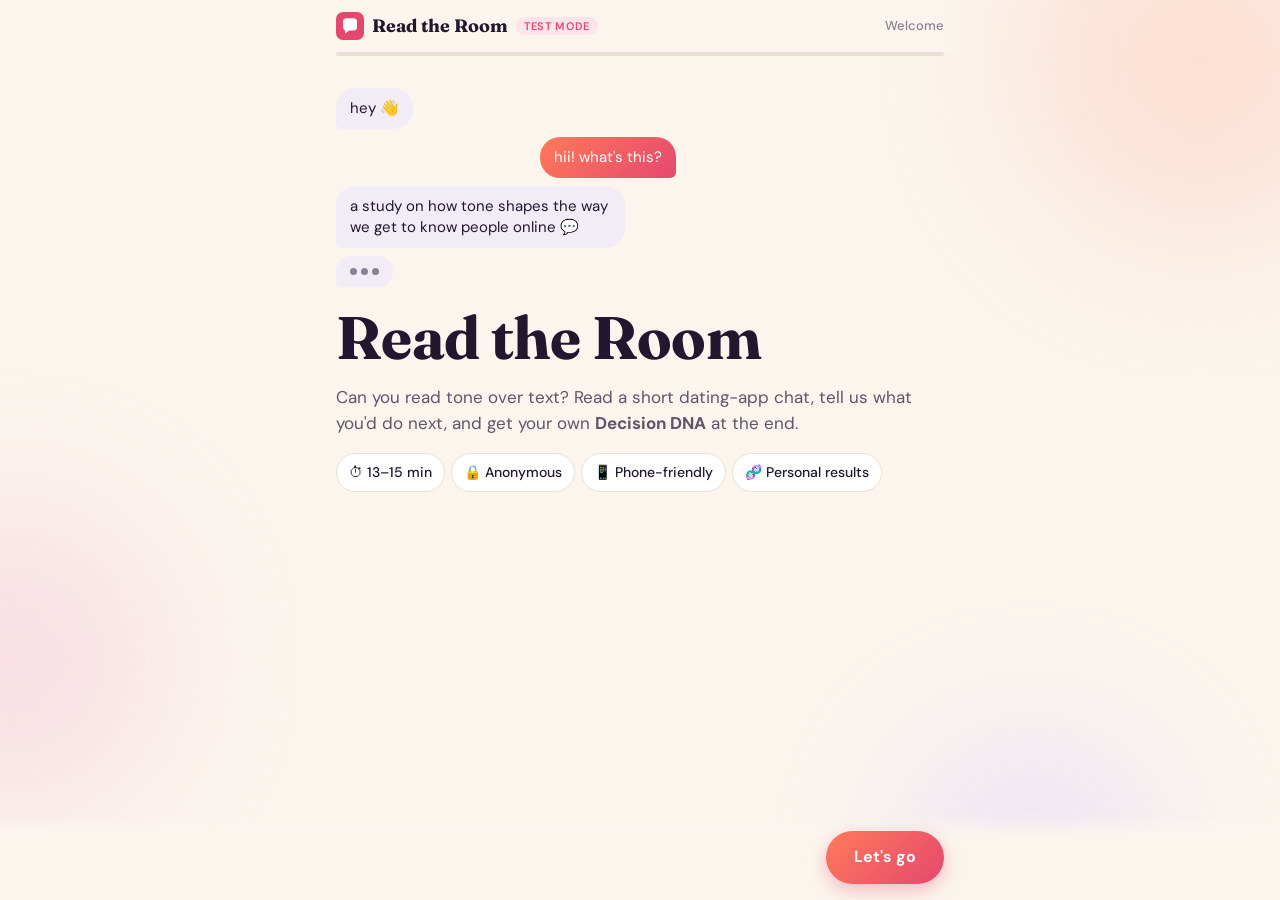
==== index.html @ 814e5671 "Read the Room survey site and admin dashboard Participant survey (index.html) and admin dashboard (a" ====
<!doctype html>
<html lang="en">
<head>
  <meta charset="utf-8">
  <meta name="viewport" content="width=device-width, initial-scale=1, viewport-fit=cover">
  <title>Read the Room</title>
  <meta name="description" content="A short study on tone and getting to know people online. Read a chat, decide what you'd do, get your Decision DNA.">
  <meta property="og:title" content="Read the Room — can you read tone over text?">
  <meta property="og:description" content="A 13-minute study on tone in online chats. Anonymous, phone-friendly, with personal results at the end.">
  <meta name="theme-color" content="#fbf5ee">
  <link rel="icon" href="data:image/svg+xml,<svg xmlns='http://www.w3.org/2000/svg' viewBox='0 0 64 64'><rect width='64' height='64' rx='16' fill='%23e5486f'/><path d='M16 22a8 8 0 0 1 8-8h16a8 8 0 0 1 8 8v12a8 8 0 0 1-8 8H30l-9 7v-7a8 8 0 0 1-5-7z' fill='white'/></svg>">
  <link rel="preconnect" href="https://fonts.googleapis.com">
  <link rel="preconnect" href="https://fonts.gstatic.com" crossorigin>
  <link href="https://fonts.googleapis.com/css2?family=Fraunces:opsz,wght@9..144,500;9..144,700&family=DM+Sans:opsz,wght@9..40,400;9..40,500;9..40,700&display=swap" rel="stylesheet">
  <link rel="stylesheet" href="assets/css/survey.css">
</head>
<body>
  <div class="blobs" aria-hidden="true"><span></span><span></span><span></span></div>

  <header class="topbar">
    <div class="brand">
      <svg viewBox="0 0 64 64" width="28" height="28" aria-hidden="true"><rect width="64" height="64" rx="16" fill="var(--accent)"/><path d="M16 22a8 8 0 0 1 8-8h16a8 8 0 0 1 8 8v12a8 8 0 0 1-8 8H30l-9 7v-7a8 8 0 0 1-5-7z" fill="#fff"/></svg>
      <span>Read the Room</span>
      <span id="mode-badge" class="mode-badge" hidden>test mode</span>
    </div>
    <span id="section-label" class="section-label"></span>
  </header>
  <div class="progress" aria-hidden="true"><div id="progress-fill"></div></div>

  <main>
    <section id="screen" class="screen" aria-live="polite"></section>
  </main>

  <footer class="actionbar">
    <div class="actionbar-inner">
      <button id="peek" class="ghost" type="button" hidden>👀 See chat again</button>
      <div class="next-wrap">
        <p id="next-hint" class="next-hint" role="status"></p>
        <button id="next" class="btn" type="button">Continue</button>
      </div>
    </div>
  </footer>

  <dialog id="peek-dialog" aria-label="Conversation">
    <div class="peek-body"></div>
    <button id="peek-close" class="btn" type="button">Close</button>
  </dialog>
  <div id="toast" class="toast" role="status"></div>

  <script src="assets/js/config.js"></script>
  <script src="assets/js/content.js"></script>
  <script src="assets/js/api.js"></script>
  <script src="assets/js/survey.js"></script>
</body>
</html>
---- assets/css/survey.css ----
/* Read the Room — participant site */
:root {
  --bg: #fbf5ee;
  --surface: #ffffff;
  --surface-2: #f6efe8;
  --ink: #22172e;
  --ink-2: #5e5568;
  --muted: #8a8293;
  --line: #eadfd3;
  --accent: #e5486f;
  --accent-ink: #ffffff;
  --accent-soft: #fde3ea;
  --peach: #ff8a5b;
  --violet: #6d4aff;
  --bubble-them: #f1ecf5;
  --bubble-you: linear-gradient(135deg, #ff7a59, #e5486f);
  --ok: #17845a;
  --warn: #b2560f;
  --shadow: 0 1px 2px rgba(34, 23, 46, 0.06), 0 8px 24px rgba(34, 23, 46, 0.07);
  --radius: 18px;
  --font: "DM Sans", system-ui, -apple-system, "Segoe UI", sans-serif;
  --display: "Fraunces", Georgia, serif;
  color-scheme: light;
}
@media (prefers-color-scheme: dark) {
  :root:not([data-theme="light"]) {
    --bg: #16111c; --surface: #211a29; --surface-2: #2a2133; --ink: #f4eef8; --ink-2: #c9bfd3; --muted: #958aa0;
    --line: #382d44; --accent: #ff6b8e; --accent-ink: #1a0f14; --accent-soft: #3d1f2c; --bubble-them: #2f2639;
    --ok: #4cc58f; --warn: #f0a35c; --shadow: 0 1px 2px rgba(0,0,0,.3), 0 8px 24px rgba(0,0,0,.35); color-scheme: dark;
  }
}
:root[data-theme="dark"] {
  --bg: #16111c; --surface: #211a29; --surface-2: #2a2133; --ink: #f4eef8; --ink-2: #c9bfd3; --muted: #958aa0;
  --line: #382d44; --accent: #ff6b8e; --accent-ink: #1a0f14; --accent-soft: #3d1f2c; --bubble-them: #2f2639;
  --ok: #4cc58f; --warn: #f0a35c; --shadow: 0 1px 2px rgba(0,0,0,.3), 0 8px 24px rgba(0,0,0,.35); color-scheme: dark;
}

* { box-sizing: border-box; }
[hidden] { display: none !important; }
html, body { margin: 0; }
body {
  background: var(--bg);
  color: var(--ink);
  font: 16px/1.55 var(--font);
  min-height: 100vh;
  -webkit-font-smoothing: antialiased;
  overflow-x: hidden;
}
button { font: inherit; color: inherit; cursor: pointer; }
a { color: var(--accent); }

/* soft background blobs */
.blobs { position: fixed; inset: 0; z-index: -1; overflow: hidden; pointer-events: none; }
.blobs span { position: absolute; border-radius: 50%; filter: blur(70px); opacity: .45; }
.blobs span:nth-child(1) { width: 360px; height: 360px; background: #ffc9b5; top: -120px; right: -100px; }
.blobs span:nth-child(2) { width: 300px; height: 300px; background: #f7c4d6; bottom: 10%; left: -140px; }
.blobs span:nth-child(3) { width: 240px; height: 240px; background: #d9ccff; bottom: -80px; right: 10%; }
@media (prefers-color-scheme: dark) { :root:not([data-theme="light"]) .blobs span { opacity: .12; } }
:root[data-theme="dark"] .blobs span { opacity: .12; }

/* top bar + progress */
.topbar {
  position: sticky; top: 0; z-index: 5;
  display: flex; align-items: center; justify-content: space-between; gap: 12px;
  padding: 12px 16px; max-width: 640px; margin: 0 auto;
  background: color-mix(in srgb, var(--bg) 85%, transparent);
  backdrop-filter: blur(10px);
}
.brand { display: flex; align-items: center; gap: 8px; font-family: var(--display); font-weight: 700; font-size: 18px; white-space: nowrap; min-width: 0; }
.mode-badge { white-space: nowrap; font: 600 11px var(--font); text-transform: uppercase; letter-spacing: .06em; padding: 2px 8px; border-radius: 99px; background: var(--accent-soft); color: var(--accent); }
.section-label { font-size: 13px; color: var(--muted); font-weight: 500; white-space: nowrap; overflow: hidden; text-overflow: ellipsis; }
@media (max-width: 400px) {
  .brand { font-size: 16px; }
  .brand svg { width: 24px; height: 24px; }
  .mode-badge { font-size: 10px; padding: 2px 6px; }
  .section-label { font-size: 12px; max-width: 90px; }
}
.progress { position: sticky; top: 52px; z-index: 5; max-width: 608px; margin: 0 auto; height: 4px; background: var(--line); border-radius: 99px; }
.progress div { height: 100%; width: 0; border-radius: 99px; background: linear-gradient(90deg, var(--peach), var(--accent)); transition: width .5s ease; }

main { max-width: 640px; margin: 0 auto; padding: 24px 16px 160px; }
.screen.enter { animation: rise .45s ease both; }
@keyframes rise { from { opacity: 0; transform: translateY(12px); } to { opacity: 1; transform: none; } }

h1 { font-family: var(--display); font-weight: 700; font-size: clamp(26px, 6vw, 34px); line-height: 1.15; margin: 8px 0 12px; letter-spacing: -.01em; }
h1.display { font-size: clamp(40px, 11vw, 60px); margin-top: 16px; }
h2, h3 { font-family: var(--display); margin: 0 0 8px; }
.lead { color: var(--ink-2); font-size: 17px; margin: 0 0 16px; }
.eyebrow { font-size: 13px; text-transform: uppercase; letter-spacing: .08em; color: var(--muted); font-weight: 700; margin: 0 0 12px; }
.eyebrow.center { text-align: center; }
.fine { font-size: 13px; color: var(--muted); }
.note { font-size: 14px; color: var(--muted); margin: 8px 0 0; }
.callout { background: var(--accent-soft); border-radius: 14px; padding: 12px 14px; }

/* questions */
.fields { display: grid; gap: 16px; }
.q { background: var(--surface); border: 1px solid var(--line); border-radius: var(--radius); padding: 16px; box-shadow: var(--shadow); transition: border-color .2s, box-shadow .2s; }
.q.missing { border-color: var(--accent); box-shadow: 0 0 0 3px var(--accent-soft); }
.q-text { margin: 0 0 12px; font-weight: 500; }
.likert { display: grid; gap: 12px; }
.html .consent p { margin: 0 0 12px; }
.html { background: var(--surface); border: 1px solid var(--line); border-radius: var(--radius); padding: 16px; }

.scale { display: grid; grid-template-columns: repeat(var(--n), 1fr); gap: 6px; }
.pip {
  min-height: 44px; border-radius: 12px; border: 1.5px solid var(--line); background: var(--surface-2);
  font-weight: 700; color: var(--ink-2); transition: transform .12s, background .15s, border-color .15s;
}
.pip.wide { font-size: 13px; font-weight: 500; padding: 6px 4px; line-height: 1.2; }
.pip:hover { border-color: var(--accent); }
.pip:active { transform: scale(.94); }
.pip.on { background: var(--accent); border-color: var(--accent); color: var(--accent-ink); }
.anchors { display: flex; justify-content: space-between; gap: 16px; margin-top: 6px; font-size: 12.5px; color: var(--muted); }
.anchors span:first-child, .anchors span:last-child { flex: 0 1 30%; }
.anchors span:last-child { text-align: right; }
.scale-caption { flex: 1; text-align: center; font-weight: 700; color: var(--accent); min-height: 1.2em; }
.scale-caption.hover { color: var(--ink-2); }

.options { display: grid; gap: 8px; }
.options.inline { grid-template-columns: repeat(auto-fit, minmax(120px, 1fr)); }
.options.grid { grid-template-columns: repeat(2, 1fr); }
.opt {
  display: flex; align-items: center; gap: 10px; text-align: left; width: 100%;
  padding: 12px 14px; min-height: 48px; border-radius: 14px; border: 1.5px solid var(--line); background: var(--surface-2);
  transition: border-color .15s, background .15s, transform .12s;
}
.opt:hover { border-color: var(--accent); }
.opt:active { transform: scale(.98); }
.opt .dot { flex: none; width: 18px; height: 18px; border-radius: 50%; border: 2px solid var(--muted); transition: all .15s; }
.opt.on { border-color: var(--accent); background: var(--accent-soft); }
.opt.on .dot { border-color: var(--accent); background: radial-gradient(var(--accent) 45%, transparent 50%); }
.opt-label { display: flex; flex-direction: column; font-weight: 500; }
.opt-label small { font-weight: 400; color: var(--muted); font-size: 13px; }
.opt.mini { justify-content: center; font-weight: 700; }

input[type="number"], textarea, input:not([type]) {
  width: 100%; font: inherit; color: var(--ink); background: var(--surface-2);
  border: 1.5px solid var(--line); border-radius: 14px; padding: 12px 14px; outline: none; resize: vertical;
}
input:focus, textarea:focus { border-color: var(--accent); box-shadow: 0 0 0 3px var(--accent-soft); }
.num { position: relative; max-width: 260px; }
.num.has-prefix input { padding-left: 34px; font-size: 20px; font-weight: 700; }
.prefix { position: absolute; left: 14px; top: 50%; transform: translateY(-50%); font-weight: 700; font-size: 20px; color: var(--muted); }

input[type="range"] { width: 100%; accent-color: var(--accent); height: 28px; }
input[type="range"].untouched { opacity: .55; }
.slider-val { display: inline-block; font-weight: 700; font-size: 22px; margin-bottom: 4px; }
.slider-val.untouched { font-size: 14px; font-weight: 500; color: var(--muted); }

.sam { display: grid; grid-template-columns: repeat(9, 1fr); gap: 4px; align-items: center; color: var(--ink-2); }
.sam-btn { display: grid; place-items: center; min-height: 52px; border-radius: 12px; border: 1.5px solid transparent; background: transparent; padding: 0; }
.sam-btn svg { width: 100%; max-width: 44px; height: auto; }
.sam-btn:hover { border-color: var(--line); }
.sam-btn.on { border-color: var(--accent); background: var(--accent-soft); color: var(--accent); }
.sam-dot { width: 10px; height: 10px; border-radius: 50%; background: var(--line); }
.sam-btn.on .sam-dot { background: var(--accent); }

.cards { display: grid; gap: 10px; }
.gamble { display: grid; grid-template-columns: auto 1fr; gap: 10px 14px; align-items: center; }
.coin {
  width: 48px; height: 48px; border-radius: 50%; display: grid; place-items: center; font-weight: 700; font-size: 20px;
  color: #6b4500; background: radial-gradient(circle at 35% 30%, #ffe9a6, #f2b72c 70%); box-shadow: inset 0 -3px 0 rgba(0,0,0,.15);
}
.q.gamble:hover .coin { animation: flip .8s ease; }
@keyframes flip { 50% { transform: rotateY(180deg) scale(1.08); } }
.gamble-text { display: flex; flex-direction: column; font-weight: 500; }
.gamble-text .win { color: var(--ok); }
.gamble-text .lose { color: var(--warn); }
.pair { grid-column: 1 / -1; display: grid; grid-template-columns: 1fr 1fr; gap: 8px; }

.mpl-row { display: grid; grid-template-columns: 1fr auto 1fr; gap: 8px; align-items: center; padding: 10px; }
.mpl-opt { justify-content: center; text-align: center; flex-direction: column; gap: 2px; font-weight: 700; font-size: 15px; }
.mpl-icon { font-size: 18px; }
.vs { font-size: 12px; color: var(--muted); text-transform: uppercase; letter-spacing: .06em; }

.chips { display: flex; flex-wrap: wrap; gap: 6px; }
.chip { padding: 8px 12px; border-radius: 99px; border: 1.5px solid var(--line); background: var(--surface-2); font-size: 14px; font-weight: 500; }
.chip.on { background: var(--accent); border-color: var(--accent); color: var(--accent-ink); }
.chips.static .chip { background: var(--surface); }

/* action bar */
.actionbar {
  position: fixed; left: 0; right: 0; bottom: 0; z-index: 6;
  background: linear-gradient(to top, var(--bg) 70%, transparent);
  padding: 20px 16px calc(16px + env(safe-area-inset-bottom));
}
.actionbar-inner { max-width: 608px; margin: 0 auto; display: flex; align-items: flex-end; justify-content: space-between; gap: 12px; }
.next-wrap { display: flex; flex-direction: column; align-items: flex-end; gap: 6px; margin-left: auto; }
.next-hint { margin: 0; font-size: 13px; color: var(--accent); text-align: right; max-width: 320px; }
.next-hint:empty { display: none; }
.btn {
  border: 0; border-radius: 99px; padding: 14px 28px; min-height: 52px; font-weight: 700; font-size: 16px;
  color: #fff; background: var(--bubble-you); box-shadow: 0 6px 18px rgba(229, 72, 111, .35);
  transition: transform .12s, opacity .2s, box-shadow .2s; text-decoration: none; display: inline-flex; align-items: center;
}
.btn:hover { transform: translateY(-1px); box-shadow: 0 10px 24px rgba(229, 72, 111, .4); }
.btn:active { transform: scale(.97); }
.btn:disabled { opacity: .45; cursor: not-allowed; transform: none; box-shadow: none; }
.ghost { border: 1.5px solid var(--line); background: var(--surface); border-radius: 99px; padding: 10px 14px; font-weight: 500; font-size: 14px; min-height: 44px; }
:focus-visible { outline: 3px solid var(--violet); outline-offset: 2px; }

/* hero */
.hero { padding-top: 8px; }
.hero-chat { display: flex; flex-direction: column; gap: 8px; max-width: 340px; }
.pop { opacity: 0; animation: pop .45s cubic-bezier(.2, 1.4, .4, 1) forwards; animation-delay: var(--d); }
@keyframes pop { from { opacity: 0; transform: translateY(8px) scale(.9); } to { opacity: 1; transform: none; } }

/* bubbles + phone */
.bubble { display: inline-block; padding: 10px 14px; border-radius: 20px; max-width: 85%; line-height: 1.4; font-size: 15px; }
.bubble.them { background: var(--bubble-them); border-bottom-left-radius: 6px; align-self: flex-start; }
.bubble.you { background: var(--bubble-you); color: #fff; border-bottom-right-radius: 6px; align-self: flex-end; }
.hero-chat .bubble.you { align-self: flex-end; }
.typing { display: inline-flex; gap: 4px; padding: 12px 14px; border-radius: 20px; border-bottom-left-radius: 6px; background: var(--bubble-them); align-self: flex-start; width: fit-content; }
.typing i { width: 7px; height: 7px; border-radius: 50%; background: var(--muted); animation: blink 1.2s infinite; }
.typing i:nth-child(2) { animation-delay: .2s; }
.typing i:nth-child(3) { animation-delay: .4s; }
@keyframes blink { 0%, 60%, 100% { opacity: .3; transform: none; } 30% { opacity: 1; transform: translateY(-3px); } }

.phone {
  background: var(--surface); border-radius: 32px; border: 8px solid #22172e; box-shadow: var(--shadow);
  max-width: 400px; margin: 0 auto; overflow: hidden; display: flex; flex-direction: column; height: min(68vh, 620px);
}
.phone.compact { height: min(70vh, 600px); }
.phone-head { display: flex; align-items: center; gap: 10px; padding: 12px 14px; border-bottom: 1px solid var(--line); }
.chev { font-size: 26px; color: var(--muted); line-height: 1; }
.ph-name { font-weight: 700; }
.ph-sub { font-size: 12px; color: var(--muted); }
.phone-body { flex: 1; overflow-y: auto; padding: 14px 12px; display: flex; flex-direction: column; gap: 10px; scroll-behavior: smooth; }
.msg { display: flex; flex-direction: column; animation: pop .35s ease both; }
.msg.you { align-items: flex-end; }
.msg.them { align-items: flex-start; }
.stamp { font-size: 10.5px; color: var(--muted); margin: 2px 6px 0; }
.phone-input { display: flex; justify-content: space-between; align-items: center; margin: 8px 10px 10px; padding: 10px 14px; border-radius: 99px; background: var(--surface-2); color: var(--muted); font-size: 14px; }
.send { color: var(--accent); }
.avatar { display: grid; place-items: center; flex: none; border-radius: 50%; color: #fff; font-weight: 700; background: linear-gradient(135deg, var(--violet), var(--accent)); }
.avatar.sm { width: 36px; height: 36px; font-size: 15px; }
.avatar.lg { width: 64px; height: 64px; font-size: 26px; }
@media (prefers-color-scheme: dark) { :root:not([data-theme="light"]) .phone { border-color: #000; } }

.profile-card { display: grid; grid-template-columns: auto 1fr; gap: 14px; align-items: center; background: var(--surface); border: 1px solid var(--line); border-radius: 22px; padding: 18px; box-shadow: var(--shadow); margin: 8px 0 18px; }
.profile-name { font-family: var(--display); font-weight: 700; font-size: 22px; }
.profile-bio { color: var(--ink-2); font-size: 14.5px; }
.match-badge { grid-column: 1 / -1; justify-self: start; font-size: 13px; font-weight: 700; color: var(--accent); background: var(--accent-soft); padding: 4px 10px; border-radius: 99px; }

.quote { display: flex; gap: 10px; align-items: flex-end; }
.quote .bubble { max-width: 100%; }

/* interludes */
.center-card { text-align: center; padding: 48px 8px; }
.big-emoji { font-size: 64px; line-height: 1; }
.float { animation: float 3s ease-in-out infinite; }
@keyframes float { 50% { transform: translateY(-8px) rotate(-4deg); } }
.spinner { width: 36px; height: 36px; margin: 0 auto 12px; border-radius: 50%; border: 4px solid var(--line); border-top-color: var(--accent); animation: spin 0.8s linear infinite; }
@keyframes spin { to { transform: rotate(360deg); } }

.reveal-card { background: var(--surface); border: 1px solid var(--line); border-radius: 24px; padding: 22px; box-shadow: var(--shadow); margin-bottom: 16px; }
.reveal-card p { color: var(--ink-2); }

/* red flags */
.rf-list { display: grid; gap: 12px; }
.rf { position: relative; display: flex; flex-direction: column; align-items: flex-start; gap: 4px; width: 100%; text-align: left; border: 1.5px dashed var(--line); background: var(--surface); border-radius: 18px; padding: 12px 44px 12px 12px; transition: border-color .15s, background .15s; }
.rf .bubble { max-width: 100%; }
.rf:hover { border-color: var(--accent); }
.rf.on { border-style: solid; border-color: var(--accent); background: var(--accent-soft); }
.rf-flag { position: absolute; right: 12px; top: 50%; transform: translateY(-50%) scale(.6); opacity: .25; font-size: 22px; transition: all .2s cubic-bezier(.2, 1.4, .4, 1); }
.rf.on .rf-flag { opacity: 1; transform: translateY(-50%) scale(1); }
.rf-tag { font-size: 11px; font-weight: 700; text-transform: uppercase; letter-spacing: .06em; color: var(--muted); }
.rf-note { margin: 6px 4px 0; font-size: 14px; color: var(--ink-2); animation: rise .35s ease both; }
.rf-note.is-flag strong { color: var(--accent); }
.rf-note.is-ok strong { color: var(--ok); }
.rf-note.is-subtle strong { color: var(--warn); }
.score { display: flex; align-items: baseline; gap: 10px; background: var(--surface); border: 1px solid var(--line); border-radius: 18px; padding: 14px 18px; margin-bottom: 14px; box-shadow: var(--shadow); }
.score-num { font-family: var(--display); font-size: 36px; font-weight: 700; color: var(--accent); }

/* Decision DNA */
.dna {
  position: relative; overflow: hidden; color: #fff; border-radius: 28px; padding: 22px;
  background: radial-gradient(circle at 85% 10%, rgba(255,255,255,.25), transparent 40%), linear-gradient(150deg, #6d4aff 0%, #c2449a 55%, #ff7a59 100%);
  box-shadow: 0 18px 40px rgba(109, 74, 255, .35); animation: rise .6s ease both;
}
.dna-top { display: flex; justify-content: space-between; font-size: 12px; text-transform: uppercase; letter-spacing: .1em; font-weight: 700; opacity: .9; }
.dna-emoji { font-size: 56px; margin-top: 14px; }
.dna-title { font-size: 32px; color: #fff; margin: 4px 0 16px; }
.trait { background: rgba(255,255,255,.14); border-radius: 16px; padding: 12px 14px; margin-bottom: 10px; backdrop-filter: blur(4px); }
.trait-head { display: flex; justify-content: space-between; gap: 12px; font-size: 14px; }
.trait p { margin: 6px 0 0; font-size: 14px; opacity: .95; }
.meter { height: 8px; border-radius: 99px; background: rgba(255,255,255,.25); margin-top: 8px; overflow: hidden; }
.meter span { display: block; height: 100%; border-radius: 99px; background: #fff; }
.dna-foot { font-size: 14px; margin: 12px 0 0; opacity: .95; }
.science, .safety { background: var(--surface); border: 1px solid var(--line); border-radius: 22px; padding: 18px; margin-top: 16px; box-shadow: var(--shadow); }
.science p, .safety p { color: var(--ink-2); }

dialog { border: 0; border-radius: 24px; padding: 16px; background: var(--bg); color: var(--ink); width: min(440px, calc(100vw - 32px)); }
dialog::backdrop { background: rgba(20, 10, 25, .55); backdrop-filter: blur(3px); }
dialog .btn { margin: 12px auto 0; display: flex; }

.toast { position: fixed; left: 50%; bottom: 100px; transform: translate(-50%, 20px); opacity: 0; background: var(--ink); color: var(--bg); padding: 10px 16px; border-radius: 99px; font-size: 14px; transition: all .3s; z-index: 10; max-width: calc(100vw - 32px); text-align: center; }
.toast.show { opacity: 1; transform: translate(-50%, 0); }

@media (max-width: 420px) {
  .pip { min-height: 40px; border-radius: 10px; font-size: 14px; }
  .scale { gap: 4px; }
  .options.grid { grid-template-columns: 1fr 1fr; }
  .btn { padding: 14px 22px; }
}
@media (prefers-reduced-motion: reduce) {
  *, *::before, *::after { animation-duration: .01ms !important; animation-iteration-count: 1 !important; transition-duration: .01ms !important; }
}
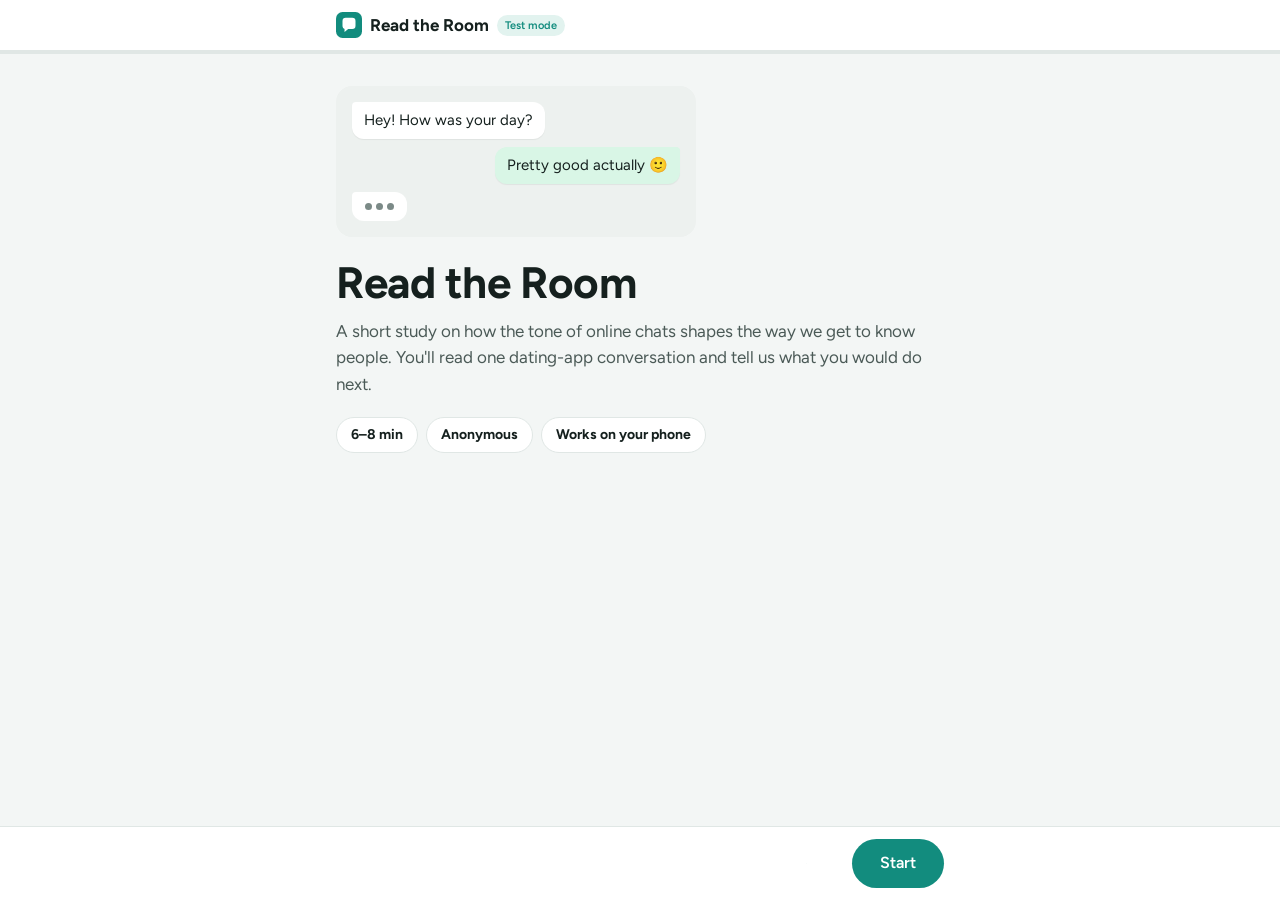
==== commit 05459359: "Trim survey to the core instrument and restyle as a messaging app Cut the survey from ~95 to ~41 ite" ====
--- a/index.html
+++ b/index.html
@@ -4,28 +4,28 @@
   <meta charset="utf-8">
   <meta name="viewport" content="width=device-width, initial-scale=1, viewport-fit=cover">
   <title>Read the Room</title>
-  <meta name="description" content="A short study on tone and getting to know people online. Read a chat, decide what you'd do, get your Decision DNA.">
-  <meta property="og:title" content="Read the Room — can you read tone over text?">
-  <meta property="og:description" content="A 13-minute study on tone in online chats. Anonymous, phone-friendly, with personal results at the end.">
-  <meta name="theme-color" content="#fbf5ee">
-  <link rel="icon" href="data:image/svg+xml,<svg xmlns='http://www.w3.org/2000/svg' viewBox='0 0 64 64'><rect width='64' height='64' rx='16' fill='%23e5486f'/><path d='M16 22a8 8 0 0 1 8-8h16a8 8 0 0 1 8 8v12a8 8 0 0 1-8 8H30l-9 7v-7a8 8 0 0 1-5-7z' fill='white'/></svg>">
+  <meta name="description" content="A 6–8 minute study on tone in online chats. Anonymous and phone-friendly.">
+  <meta property="og:title" content="Read the Room">
+  <meta property="og:description" content="A 6–8 minute study on tone in online chats. Anonymous and phone-friendly.">
+  <meta name="theme-color" content="#ffffff">
+  <link rel="icon" href="data:image/svg+xml,<svg xmlns='http://www.w3.org/2000/svg' viewBox='0 0 64 64'><rect width='64' height='64' rx='16' fill='%23128c7e'/><path d='M16 22a8 8 0 0 1 8-8h16a8 8 0 0 1 8 8v12a8 8 0 0 1-8 8H30l-9 7v-7a8 8 0 0 1-5-7z' fill='white'/></svg>">
   <link rel="preconnect" href="https://fonts.googleapis.com">
   <link rel="preconnect" href="https://fonts.gstatic.com" crossorigin>
-  <link href="https://fonts.googleapis.com/css2?family=Fraunces:opsz,wght@9..144,500;9..144,700&family=DM+Sans:opsz,wght@9..40,400;9..40,500;9..40,700&display=swap" rel="stylesheet">
+  <link href="https://fonts.googleapis.com/css2?family=Figtree:wght@400;500;600;700&display=swap" rel="stylesheet">
   <link rel="stylesheet" href="assets/css/survey.css">
 </head>
 <body>
-  <div class="blobs" aria-hidden="true"><span></span><span></span><span></span></div>
-
   <header class="topbar">
-    <div class="brand">
-      <svg viewBox="0 0 64 64" width="28" height="28" aria-hidden="true"><rect width="64" height="64" rx="16" fill="var(--accent)"/><path d="M16 22a8 8 0 0 1 8-8h16a8 8 0 0 1 8 8v12a8 8 0 0 1-8 8H30l-9 7v-7a8 8 0 0 1-5-7z" fill="#fff"/></svg>
-      <span>Read the Room</span>
-      <span id="mode-badge" class="mode-badge" hidden>test mode</span>
+    <div class="topbar-inner">
+      <div class="brand">
+        <svg viewBox="0 0 64 64" width="26" height="26" aria-hidden="true"><rect width="64" height="64" rx="16" fill="var(--accent)"/><path d="M16 22a8 8 0 0 1 8-8h16a8 8 0 0 1 8 8v12a8 8 0 0 1-8 8H30l-9 7v-7a8 8 0 0 1-5-7z" fill="#fff"/></svg>
+        <span>Read the Room</span>
+        <span id="mode-badge" class="mode-badge" hidden>Test mode</span>
+      </div>
+      <span id="step-label" class="step-label"></span>
     </div>
-    <span id="section-label" class="section-label"></span>
+    <div class="progress" aria-hidden="true"><div id="progress-fill"></div></div>
   </header>
-  <div class="progress" aria-hidden="true"><div id="progress-fill"></div></div>
 
   <main>
     <section id="screen" class="screen" aria-live="polite"></section>
@@ -33,7 +33,7 @@
 
   <footer class="actionbar">
     <div class="actionbar-inner">
-      <button id="peek" class="ghost" type="button" hidden>👀 See chat again</button>
+      <button id="peek" class="ghost" type="button" hidden>See chat again</button>
       <div class="next-wrap">
         <p id="next-hint" class="next-hint" role="status"></p>
         <button id="next" class="btn" type="button">Continue</button>
--- a/assets/css/survey.css
+++ b/assets/css/survey.css
@@ -1,307 +1,173 @@
-/* Read the Room — participant site */
+/* Read the Room — clean messaging-app look.
+   Layout: one centred column, white cards on a faint grey-green page, a single teal accent. */
 :root {
-  --bg: #fbf5ee;
-  --surface: #ffffff;
-  --surface-2: #f6efe8;
-  --ink: #22172e;
-  --ink-2: #5e5568;
-  --muted: #8a8293;
-  --line: #eadfd3;
-  --accent: #e5486f;
+  --page: #f3f6f5;
+  --card: #ffffff;
+  --field: #f3f6f5;
+  --ink: #15201e;
+  --ink-2: #4b5a57;
+  --muted: #7b8a87;
+  --line: #e0e7e5;
+  --accent: #128c7e;
   --accent-ink: #ffffff;
-  --accent-soft: #fde3ea;
-  --peach: #ff8a5b;
-  --violet: #6d4aff;
-  --bubble-them: #f1ecf5;
-  --bubble-you: linear-gradient(135deg, #ff7a59, #e5486f);
-  --ok: #17845a;
-  --warn: #b2560f;
-  --shadow: 0 1px 2px rgba(34, 23, 46, 0.06), 0 8px 24px rgba(34, 23, 46, 0.07);
-  --radius: 18px;
-  --font: "DM Sans", system-ui, -apple-system, "Segoe UI", sans-serif;
-  --display: "Fraunces", Georgia, serif;
+  --accent-soft: #e2f3ef;
+  --chat-bg: #edf1ef;
+  --bubble-them: #ffffff;
+  --bubble-you: #d9f6e6;
+  --alert: #c2410c;
+  --shadow: 0 1px 2px rgba(21, 32, 30, .05);
+  --font: "Figtree", system-ui, -apple-system, "Segoe UI", sans-serif;
   color-scheme: light;
 }
 @media (prefers-color-scheme: dark) {
   :root:not([data-theme="light"]) {
-    --bg: #16111c; --surface: #211a29; --surface-2: #2a2133; --ink: #f4eef8; --ink-2: #c9bfd3; --muted: #958aa0;
-    --line: #382d44; --accent: #ff6b8e; --accent-ink: #1a0f14; --accent-soft: #3d1f2c; --bubble-them: #2f2639;
-    --ok: #4cc58f; --warn: #f0a35c; --shadow: 0 1px 2px rgba(0,0,0,.3), 0 8px 24px rgba(0,0,0,.35); color-scheme: dark;
+    --page: #0e1514; --card: #172120; --field: #1e2a28; --ink: #e7efed; --ink-2: #b4c2bf; --muted: #84948f;
+    --line: #283533; --accent: #25b3a2; --accent-ink: #06201c; --accent-soft: #123a34; --chat-bg: #101918;
+    --bubble-them: #1f2b29; --bubble-you: #0f4d44; --alert: #fb923c; --shadow: none; color-scheme: dark;
   }
 }
 :root[data-theme="dark"] {
-  --bg: #16111c; --surface: #211a29; --surface-2: #2a2133; --ink: #f4eef8; --ink-2: #c9bfd3; --muted: #958aa0;
-  --line: #382d44; --accent: #ff6b8e; --accent-ink: #1a0f14; --accent-soft: #3d1f2c; --bubble-them: #2f2639;
-  --ok: #4cc58f; --warn: #f0a35c; --shadow: 0 1px 2px rgba(0,0,0,.3), 0 8px 24px rgba(0,0,0,.35); color-scheme: dark;
+  --page: #0e1514; --card: #172120; --field: #1e2a28; --ink: #e7efed; --ink-2: #b4c2bf; --muted: #84948f;
+  --line: #283533; --accent: #25b3a2; --accent-ink: #06201c; --accent-soft: #123a34; --chat-bg: #101918;
+  --bubble-them: #1f2b29; --bubble-you: #0f4d44; --alert: #fb923c; --shadow: none; color-scheme: dark;
 }
 
 * { box-sizing: border-box; }
 [hidden] { display: none !important; }
 html, body { margin: 0; }
-body {
-  background: var(--bg);
-  color: var(--ink);
-  font: 16px/1.55 var(--font);
-  min-height: 100vh;
-  -webkit-font-smoothing: antialiased;
-  overflow-x: hidden;
-}
+body { background: var(--page); color: var(--ink); font: 16px/1.55 var(--font); min-height: 100vh; -webkit-font-smoothing: antialiased; overflow-x: hidden; }
 button { font: inherit; color: inherit; cursor: pointer; }
 a { color: var(--accent); }
+:focus-visible { outline: 2px solid var(--accent); outline-offset: 2px; }
 
-/* soft background blobs */
-.blobs { position: fixed; inset: 0; z-index: -1; overflow: hidden; pointer-events: none; }
-.blobs span { position: absolute; border-radius: 50%; filter: blur(70px); opacity: .45; }
-.blobs span:nth-child(1) { width: 360px; height: 360px; background: #ffc9b5; top: -120px; right: -100px; }
-.blobs span:nth-child(2) { width: 300px; height: 300px; background: #f7c4d6; bottom: 10%; left: -140px; }
-.blobs span:nth-child(3) { width: 240px; height: 240px; background: #d9ccff; bottom: -80px; right: 10%; }
-@media (prefers-color-scheme: dark) { :root:not([data-theme="light"]) .blobs span { opacity: .12; } }
-:root[data-theme="dark"] .blobs span { opacity: .12; }
+/* header */
+.topbar { position: sticky; top: 0; z-index: 5; background: var(--card); border-bottom: 1px solid var(--line); }
+.topbar-inner { max-width: 640px; margin: 0 auto; padding: 12px 16px; display: flex; align-items: center; justify-content: space-between; gap: 12px; }
+.brand { display: flex; align-items: center; gap: 8px; font-weight: 700; font-size: 17px; white-space: nowrap; }
+.mode-badge { font-size: 11px; font-weight: 600; padding: 2px 8px; border-radius: 99px; background: var(--accent-soft); color: var(--accent); }
+.step-label { font-size: 14px; color: var(--muted); font-variant-numeric: tabular-nums; white-space: nowrap; }
+.progress { height: 3px; background: var(--line); }
+.progress div { height: 100%; width: 0; background: var(--accent); transition: width .4s ease; }
 
-/* top bar + progress */
-.topbar {
-  position: sticky; top: 0; z-index: 5;
-  display: flex; align-items: center; justify-content: space-between; gap: 12px;
-  padding: 12px 16px; max-width: 640px; margin: 0 auto;
-  background: color-mix(in srgb, var(--bg) 85%, transparent);
-  backdrop-filter: blur(10px);
-}
-.brand { display: flex; align-items: center; gap: 8px; font-family: var(--display); font-weight: 700; font-size: 18px; white-space: nowrap; min-width: 0; }
-.mode-badge { white-space: nowrap; font: 600 11px var(--font); text-transform: uppercase; letter-spacing: .06em; padding: 2px 8px; border-radius: 99px; background: var(--accent-soft); color: var(--accent); }
-.section-label { font-size: 13px; color: var(--muted); font-weight: 500; white-space: nowrap; overflow: hidden; text-overflow: ellipsis; }
-@media (max-width: 400px) {
-  .brand { font-size: 16px; }
-  .brand svg { width: 24px; height: 24px; }
-  .mode-badge { font-size: 10px; padding: 2px 6px; }
-  .section-label { font-size: 12px; max-width: 90px; }
-}
-.progress { position: sticky; top: 52px; z-index: 5; max-width: 608px; margin: 0 auto; height: 4px; background: var(--line); border-radius: 99px; }
-.progress div { height: 100%; width: 0; border-radius: 99px; background: linear-gradient(90deg, var(--peach), var(--accent)); transition: width .5s ease; }
+main { max-width: 640px; margin: 0 auto; padding: 24px 16px 150px; }
+.screen.enter { animation: rise .3s ease both; }
+@keyframes rise { from { opacity: 0; transform: translateY(8px); } to { opacity: 1; transform: none; } }
 
-main { max-width: 640px; margin: 0 auto; padding: 24px 16px 160px; }
-.screen.enter { animation: rise .45s ease both; }
-@keyframes rise { from { opacity: 0; transform: translateY(12px); } to { opacity: 1; transform: none; } }
-
-h1 { font-family: var(--display); font-weight: 700; font-size: clamp(26px, 6vw, 34px); line-height: 1.15; margin: 8px 0 12px; letter-spacing: -.01em; }
-h1.display { font-size: clamp(40px, 11vw, 60px); margin-top: 16px; }
-h2, h3 { font-family: var(--display); margin: 0 0 8px; }
-.lead { color: var(--ink-2); font-size: 17px; margin: 0 0 16px; }
-.eyebrow { font-size: 13px; text-transform: uppercase; letter-spacing: .08em; color: var(--muted); font-weight: 700; margin: 0 0 12px; }
-.eyebrow.center { text-align: center; }
+h1 { font-size: clamp(24px, 6vw, 30px); line-height: 1.2; font-weight: 700; margin: 4px 0 8px; letter-spacing: -.01em; text-wrap: balance; }
+h1.title { font-size: clamp(34px, 9vw, 44px); margin-top: 20px; }
+h2 { font-size: 18px; margin: 0 0 8px; }
+.lead { color: var(--ink-2); font-size: 17px; margin: 0 0 20px; }
 .fine { font-size: 13px; color: var(--muted); }
 .note { font-size: 14px; color: var(--muted); margin: 8px 0 0; }
-.callout { background: var(--accent-soft); border-radius: 14px; padding: 12px 14px; }
 
-/* questions */
-.fields { display: grid; gap: 16px; }
-.q { background: var(--surface); border: 1px solid var(--line); border-radius: var(--radius); padding: 16px; box-shadow: var(--shadow); transition: border-color .2s, box-shadow .2s; }
-.q.missing { border-color: var(--accent); box-shadow: 0 0 0 3px var(--accent-soft); }
-.q-text { margin: 0 0 12px; font-weight: 500; }
-.likert { display: grid; gap: 12px; }
-.html .consent p { margin: 0 0 12px; }
-.html { background: var(--surface); border: 1px solid var(--line); border-radius: var(--radius); padding: 16px; }
+/* question cards */
+.fields, .likert { display: grid; gap: 12px; }
+.q { background: var(--card); border: 1px solid var(--line); border-radius: 16px; padding: 16px; box-shadow: var(--shadow); transition: border-color .15s; }
+.q.missing { border-color: var(--alert); }
+.q-text { margin: 0 0 12px; font-weight: 600; }
+.consent p { margin: 0 0 12px; color: var(--ink-2); }
+.consent p:last-child { margin: 0; }
 
 .scale { display: grid; grid-template-columns: repeat(var(--n), 1fr); gap: 6px; }
-.pip {
-  min-height: 44px; border-radius: 12px; border: 1.5px solid var(--line); background: var(--surface-2);
-  font-weight: 700; color: var(--ink-2); transition: transform .12s, background .15s, border-color .15s;
-}
-.pip.wide { font-size: 13px; font-weight: 500; padding: 6px 4px; line-height: 1.2; }
+.pip { min-height: 44px; border-radius: 10px; border: 1px solid var(--line); background: var(--field); font-weight: 600; color: var(--ink-2); font-variant-numeric: tabular-nums; transition: background .12s, border-color .12s; }
+.pip.wide { font-size: 13px; font-weight: 500; padding: 6px 4px; line-height: 1.25; }
 .pip:hover { border-color: var(--accent); }
-.pip:active { transform: scale(.94); }
 .pip.on { background: var(--accent); border-color: var(--accent); color: var(--accent-ink); }
-.anchors { display: flex; justify-content: space-between; gap: 16px; margin-top: 6px; font-size: 12.5px; color: var(--muted); }
-.anchors span:first-child, .anchors span:last-child { flex: 0 1 30%; }
-.anchors span:last-child { text-align: right; }
-.scale-caption { flex: 1; text-align: center; font-weight: 700; color: var(--accent); min-height: 1.2em; }
+.anchors { display: flex; justify-content: space-between; align-items: baseline; gap: 12px; margin-top: 6px; font-size: 13px; color: var(--muted); }
+.anchors > span:first-child, .anchors > span:last-child { flex: 0 1 30%; }
+.anchors > span:last-child { text-align: right; }
+.scale-caption { flex: 1; text-align: center; font-weight: 600; color: var(--accent); }
 .scale-caption.hover { color: var(--ink-2); }
 
 .options { display: grid; gap: 8px; }
-.options.inline { grid-template-columns: repeat(auto-fit, minmax(120px, 1fr)); }
-.options.grid { grid-template-columns: repeat(2, 1fr); }
-.opt {
-  display: flex; align-items: center; gap: 10px; text-align: left; width: 100%;
-  padding: 12px 14px; min-height: 48px; border-radius: 14px; border: 1.5px solid var(--line); background: var(--surface-2);
-  transition: border-color .15s, background .15s, transform .12s;
-}
+.options.inline { grid-template-columns: repeat(auto-fit, minmax(130px, 1fr)); }
+.opt { text-align: center; padding: 10px 12px; min-height: 46px; border-radius: 10px; border: 1px solid var(--line); background: var(--field); font-weight: 500; transition: background .12s, border-color .12s; }
 .opt:hover { border-color: var(--accent); }
-.opt:active { transform: scale(.98); }
-.opt .dot { flex: none; width: 18px; height: 18px; border-radius: 50%; border: 2px solid var(--muted); transition: all .15s; }
-.opt.on { border-color: var(--accent); background: var(--accent-soft); }
-.opt.on .dot { border-color: var(--accent); background: radial-gradient(var(--accent) 45%, transparent 50%); }
-.opt-label { display: flex; flex-direction: column; font-weight: 500; }
-.opt-label small { font-weight: 400; color: var(--muted); font-size: 13px; }
-.opt.mini { justify-content: center; font-weight: 700; }
+.opt.on { background: var(--accent-soft); border-color: var(--accent); color: var(--ink); font-weight: 600; box-shadow: inset 0 0 0 1px var(--accent); }
 
-input[type="number"], textarea, input:not([type]) {
-  width: 100%; font: inherit; color: var(--ink); background: var(--surface-2);
-  border: 1.5px solid var(--line); border-radius: 14px; padding: 12px 14px; outline: none; resize: vertical;
-}
+input[type="number"], textarea { width: 100%; font: inherit; color: var(--ink); background: var(--field); border: 1px solid var(--line); border-radius: 10px; padding: 12px 14px; outline: none; resize: vertical; }
 input:focus, textarea:focus { border-color: var(--accent); box-shadow: 0 0 0 3px var(--accent-soft); }
-.num { position: relative; max-width: 260px; }
-.num.has-prefix input { padding-left: 34px; font-size: 20px; font-weight: 700; }
-.prefix { position: absolute; left: 14px; top: 50%; transform: translateY(-50%); font-weight: 700; font-size: 20px; color: var(--muted); }
-
+.num { position: relative; max-width: 220px; }
+.num.has-prefix input { padding-left: 32px; font-size: 18px; font-weight: 600; }
+.prefix { position: absolute; left: 14px; top: 50%; transform: translateY(-50%); font-weight: 600; font-size: 18px; color: var(--muted); }
 input[type="range"] { width: 100%; accent-color: var(--accent); height: 28px; }
-input[type="range"].untouched { opacity: .55; }
-.slider-val { display: inline-block; font-weight: 700; font-size: 22px; margin-bottom: 4px; }
+input[type="range"].untouched { opacity: .5; }
+.slider-val { display: block; font-weight: 700; font-size: 20px; font-variant-numeric: tabular-nums; }
 .slider-val.untouched { font-size: 14px; font-weight: 500; color: var(--muted); }
 
-.sam { display: grid; grid-template-columns: repeat(9, 1fr); gap: 4px; align-items: center; color: var(--ink-2); }
-.sam-btn { display: grid; place-items: center; min-height: 52px; border-radius: 12px; border: 1.5px solid transparent; background: transparent; padding: 0; }
-.sam-btn svg { width: 100%; max-width: 44px; height: auto; }
-.sam-btn:hover { border-color: var(--line); }
-.sam-btn.on { border-color: var(--accent); background: var(--accent-soft); color: var(--accent); }
-.sam-dot { width: 10px; height: 10px; border-radius: 50%; background: var(--line); }
-.sam-btn.on .sam-dot { background: var(--accent); }
+/* bottom bar */
+.actionbar { position: fixed; left: 0; right: 0; bottom: 0; z-index: 6; background: var(--card); border-top: 1px solid var(--line); padding: 12px 16px calc(12px + env(safe-area-inset-bottom)); }
+.actionbar-inner { max-width: 608px; margin: 0 auto; display: flex; align-items: center; justify-content: space-between; gap: 12px; }
+.next-wrap { display: flex; align-items: center; gap: 12px; margin-left: auto; }
+.next-hint { margin: 0; font-size: 13px; color: var(--alert); text-align: right; max-width: 260px; }
+.next-hint:empty { display: none; }
+.btn { border: 0; border-radius: 99px; padding: 12px 28px; min-height: 48px; font-weight: 600; font-size: 16px; color: var(--accent-ink); background: var(--accent); transition: filter .12s, opacity .2s; }
+.btn:hover { filter: brightness(1.07); }
+.btn:disabled { opacity: .4; cursor: not-allowed; filter: none; }
+.ghost { border: 1px solid var(--line); background: var(--card); border-radius: 99px; padding: 10px 16px; min-height: 44px; font-weight: 500; font-size: 14px; color: var(--ink-2); }
 
-.cards { display: grid; gap: 10px; }
-.gamble { display: grid; grid-template-columns: auto 1fr; gap: 10px 14px; align-items: center; }
-.coin {
-  width: 48px; height: 48px; border-radius: 50%; display: grid; place-items: center; font-weight: 700; font-size: 20px;
-  color: #6b4500; background: radial-gradient(circle at 35% 30%, #ffe9a6, #f2b72c 70%); box-shadow: inset 0 -3px 0 rgba(0,0,0,.15);
-}
-.q.gamble:hover .coin { animation: flip .8s ease; }
-@keyframes flip { 50% { transform: rotateY(180deg) scale(1.08); } }
-.gamble-text { display: flex; flex-direction: column; font-weight: 500; }
-.gamble-text .win { color: var(--ok); }
-.gamble-text .lose { color: var(--warn); }
-.pair { grid-column: 1 / -1; display: grid; grid-template-columns: 1fr 1fr; gap: 8px; }
+/* welcome */
+.welcome { padding-top: 8px; }
+.preview { display: flex; flex-direction: column; gap: 8px; padding: 16px; border-radius: 16px; background: var(--chat-bg); max-width: 360px; }
+.pop { opacity: 0; animation: pop .35s ease forwards; animation-delay: var(--d); }
+@keyframes pop { from { opacity: 0; transform: translateY(6px); } to { opacity: 1; transform: none; } }
+.facts { list-style: none; padding: 0; margin: 0; display: flex; flex-wrap: wrap; gap: 8px; }
+.facts li { background: var(--card); border: 1px solid var(--line); border-radius: 99px; padding: 6px 14px; font-size: 14px; }
 
-.mpl-row { display: grid; grid-template-columns: 1fr auto 1fr; gap: 8px; align-items: center; padding: 10px; }
-.mpl-opt { justify-content: center; text-align: center; flex-direction: column; gap: 2px; font-weight: 700; font-size: 15px; }
-.mpl-icon { font-size: 18px; }
-.vs { font-size: 12px; color: var(--muted); text-transform: uppercase; letter-spacing: .06em; }
-
-.chips { display: flex; flex-wrap: wrap; gap: 6px; }
-.chip { padding: 8px 12px; border-radius: 99px; border: 1.5px solid var(--line); background: var(--surface-2); font-size: 14px; font-weight: 500; }
-.chip.on { background: var(--accent); border-color: var(--accent); color: var(--accent-ink); }
-.chips.static .chip { background: var(--surface); }
-
-/* action bar */
-.actionbar {
-  position: fixed; left: 0; right: 0; bottom: 0; z-index: 6;
-  background: linear-gradient(to top, var(--bg) 70%, transparent);
-  padding: 20px 16px calc(16px + env(safe-area-inset-bottom));
-}
-.actionbar-inner { max-width: 608px; margin: 0 auto; display: flex; align-items: flex-end; justify-content: space-between; gap: 12px; }
-.next-wrap { display: flex; flex-direction: column; align-items: flex-end; gap: 6px; margin-left: auto; }
-.next-hint { margin: 0; font-size: 13px; color: var(--accent); text-align: right; max-width: 320px; }
-.next-hint:empty { display: none; }
-.btn {
-  border: 0; border-radius: 99px; padding: 14px 28px; min-height: 52px; font-weight: 700; font-size: 16px;
-  color: #fff; background: var(--bubble-you); box-shadow: 0 6px 18px rgba(229, 72, 111, .35);
-  transition: transform .12s, opacity .2s, box-shadow .2s; text-decoration: none; display: inline-flex; align-items: center;
-}
-.btn:hover { transform: translateY(-1px); box-shadow: 0 10px 24px rgba(229, 72, 111, .4); }
-.btn:active { transform: scale(.97); }
-.btn:disabled { opacity: .45; cursor: not-allowed; transform: none; box-shadow: none; }
-.ghost { border: 1.5px solid var(--line); background: var(--surface); border-radius: 99px; padding: 10px 14px; font-weight: 500; font-size: 14px; min-height: 44px; }
-:focus-visible { outline: 3px solid var(--violet); outline-offset: 2px; }
-
-/* hero */
-.hero { padding-top: 8px; }
-.hero-chat { display: flex; flex-direction: column; gap: 8px; max-width: 340px; }
-.pop { opacity: 0; animation: pop .45s cubic-bezier(.2, 1.4, .4, 1) forwards; animation-delay: var(--d); }
-@keyframes pop { from { opacity: 0; transform: translateY(8px) scale(.9); } to { opacity: 1; transform: none; } }
-
-/* bubbles + phone */
-.bubble { display: inline-block; padding: 10px 14px; border-radius: 20px; max-width: 85%; line-height: 1.4; font-size: 15px; }
-.bubble.them { background: var(--bubble-them); border-bottom-left-radius: 6px; align-self: flex-start; }
-.bubble.you { background: var(--bubble-you); color: #fff; border-bottom-right-radius: 6px; align-self: flex-end; }
-.hero-chat .bubble.you { align-self: flex-end; }
-.typing { display: inline-flex; gap: 4px; padding: 12px 14px; border-radius: 20px; border-bottom-left-radius: 6px; background: var(--bubble-them); align-self: flex-start; width: fit-content; }
+/* chat */
+.bubble { display: inline-block; padding: 8px 12px; border-radius: 12px; max-width: 85%; line-height: 1.4; font-size: 15px; box-shadow: 0 1px 1px rgba(0, 0, 0, .06); }
+.bubble.them { background: var(--bubble-them); border-top-left-radius: 4px; align-self: flex-start; }
+.bubble.you { background: var(--bubble-you); border-top-right-radius: 4px; align-self: flex-end; }
+.stamp { display: inline-block; font-size: 10.5px; color: var(--muted); margin-left: 8px; transform: translateY(3px); float: right; }
+.typing { display: inline-flex; gap: 4px; padding: 11px 13px; border-radius: 12px; border-top-left-radius: 4px; background: var(--bubble-them); width: fit-content; }
 .typing i { width: 7px; height: 7px; border-radius: 50%; background: var(--muted); animation: blink 1.2s infinite; }
 .typing i:nth-child(2) { animation-delay: .2s; }
 .typing i:nth-child(3) { animation-delay: .4s; }
-@keyframes blink { 0%, 60%, 100% { opacity: .3; transform: none; } 30% { opacity: 1; transform: translateY(-3px); } }
+@keyframes blink { 0%, 60%, 100% { opacity: .3; } 30% { opacity: 1; } }
 
-.phone {
-  background: var(--surface); border-radius: 32px; border: 8px solid #22172e; box-shadow: var(--shadow);
-  max-width: 400px; margin: 0 auto; overflow: hidden; display: flex; flex-direction: column; height: min(68vh, 620px);
-}
-.phone.compact { height: min(70vh, 600px); }
-.phone-head { display: flex; align-items: center; gap: 10px; padding: 12px 14px; border-bottom: 1px solid var(--line); }
-.chev { font-size: 26px; color: var(--muted); line-height: 1; }
-.ph-name { font-weight: 700; }
-.ph-sub { font-size: 12px; color: var(--muted); }
-.phone-body { flex: 1; overflow-y: auto; padding: 14px 12px; display: flex; flex-direction: column; gap: 10px; scroll-behavior: smooth; }
-.msg { display: flex; flex-direction: column; animation: pop .35s ease both; }
+.phone { background: var(--chat-bg); border: 1px solid var(--line); border-radius: 20px; max-width: 420px; margin: 0 auto; overflow: hidden; display: flex; flex-direction: column; height: min(70vh, 640px); }
+.phone-head { display: flex; align-items: center; gap: 10px; padding: 10px 14px; background: var(--card); border-bottom: 1px solid var(--line); }
+.ph-name { font-weight: 600; }
+.ph-sub { font-size: 12px; color: var(--accent); }
+.phone-body { flex: 1; overflow-y: auto; padding: 14px 12px; display: flex; flex-direction: column; gap: 6px; }
+.msg { display: flex; flex-direction: column; animation: pop .25s ease both; }
 .msg.you { align-items: flex-end; }
 .msg.them { align-items: flex-start; }
-.stamp { font-size: 10.5px; color: var(--muted); margin: 2px 6px 0; }
-.phone-input { display: flex; justify-content: space-between; align-items: center; margin: 8px 10px 10px; padding: 10px 14px; border-radius: 99px; background: var(--surface-2); color: var(--muted); font-size: 14px; }
-.send { color: var(--accent); }
-.avatar { display: grid; place-items: center; flex: none; border-radius: 50%; color: #fff; font-weight: 700; background: linear-gradient(135deg, var(--violet), var(--accent)); }
+.phone-input { margin: 8px; padding: 10px 14px; border-radius: 99px; background: var(--card); color: var(--muted); font-size: 14px; }
+.avatar { display: grid; place-items: center; flex: none; border-radius: 50%; color: #fff; font-weight: 700; background: var(--accent); }
 .avatar.sm { width: 36px; height: 36px; font-size: 15px; }
-.avatar.lg { width: 64px; height: 64px; font-size: 26px; }
-@media (prefers-color-scheme: dark) { :root:not([data-theme="light"]) .phone { border-color: #000; } }
+.avatar.lg { width: 60px; height: 60px; font-size: 24px; }
 
-.profile-card { display: grid; grid-template-columns: auto 1fr; gap: 14px; align-items: center; background: var(--surface); border: 1px solid var(--line); border-radius: 22px; padding: 18px; box-shadow: var(--shadow); margin: 8px 0 18px; }
-.profile-name { font-family: var(--display); font-weight: 700; font-size: 22px; }
-.profile-bio { color: var(--ink-2); font-size: 14.5px; }
-.match-badge { grid-column: 1 / -1; justify-self: start; font-size: 13px; font-weight: 700; color: var(--accent); background: var(--accent-soft); padding: 4px 10px; border-radius: 99px; }
+.profile { display: flex; gap: 14px; align-items: center; background: var(--card); border: 1px solid var(--line); border-radius: 16px; padding: 16px; }
+.profile-name { font-weight: 700; font-size: 20px; }
+.profile-bio { color: var(--ink-2); font-size: 15px; }
+.profile-meta { color: var(--muted); font-size: 13px; margin-top: 2px; }
 
-.quote { display: flex; gap: 10px; align-items: flex-end; }
+.quote { display: flex; gap: 10px; align-items: flex-start; padding: 12px; border-radius: 16px; background: var(--chat-bg); }
 .quote .bubble { max-width: 100%; }
 
-/* interludes */
-.center-card { text-align: center; padding: 48px 8px; }
-.big-emoji { font-size: 64px; line-height: 1; }
-.float { animation: float 3s ease-in-out infinite; }
-@keyframes float { 50% { transform: translateY(-8px) rotate(-4deg); } }
-.spinner { width: 36px; height: 36px; margin: 0 auto 12px; border-radius: 50%; border: 4px solid var(--line); border-top-color: var(--accent); animation: spin 0.8s linear infinite; }
+/* reveal + end */
+.reveal p, .safety p { color: var(--ink-2); margin: 0 0 10px; }
+.reveal p:last-child, .safety p:last-child { margin: 0; }
+.center { text-align: center; padding: 56px 8px; }
+.spinner { width: 32px; height: 32px; margin: 0 auto 12px; border-radius: 50%; border: 3px solid var(--line); border-top-color: var(--accent); animation: spin .8s linear infinite; }
 @keyframes spin { to { transform: rotate(360deg); } }
+.signs { display: grid; gap: 10px; margin-bottom: 16px; }
+.sign { padding: 12px; border-radius: 16px; background: var(--chat-bg); }
+.sign .bubble { max-width: 100%; }
+.sign p { margin: 8px 2px 0; font-size: 14px; color: var(--ink-2); }
 
-.reveal-card { background: var(--surface); border: 1px solid var(--line); border-radius: 24px; padding: 22px; box-shadow: var(--shadow); margin-bottom: 16px; }
-.reveal-card p { color: var(--ink-2); }
-
-/* red flags */
-.rf-list { display: grid; gap: 12px; }
-.rf { position: relative; display: flex; flex-direction: column; align-items: flex-start; gap: 4px; width: 100%; text-align: left; border: 1.5px dashed var(--line); background: var(--surface); border-radius: 18px; padding: 12px 44px 12px 12px; transition: border-color .15s, background .15s; }
-.rf .bubble { max-width: 100%; }
-.rf:hover { border-color: var(--accent); }
-.rf.on { border-style: solid; border-color: var(--accent); background: var(--accent-soft); }
-.rf-flag { position: absolute; right: 12px; top: 50%; transform: translateY(-50%) scale(.6); opacity: .25; font-size: 22px; transition: all .2s cubic-bezier(.2, 1.4, .4, 1); }
-.rf.on .rf-flag { opacity: 1; transform: translateY(-50%) scale(1); }
-.rf-tag { font-size: 11px; font-weight: 700; text-transform: uppercase; letter-spacing: .06em; color: var(--muted); }
-.rf-note { margin: 6px 4px 0; font-size: 14px; color: var(--ink-2); animation: rise .35s ease both; }
-.rf-note.is-flag strong { color: var(--accent); }
-.rf-note.is-ok strong { color: var(--ok); }
-.rf-note.is-subtle strong { color: var(--warn); }
-.score { display: flex; align-items: baseline; gap: 10px; background: var(--surface); border: 1px solid var(--line); border-radius: 18px; padding: 14px 18px; margin-bottom: 14px; box-shadow: var(--shadow); }
-.score-num { font-family: var(--display); font-size: 36px; font-weight: 700; color: var(--accent); }
-
-/* Decision DNA */
-.dna {
-  position: relative; overflow: hidden; color: #fff; border-radius: 28px; padding: 22px;
-  background: radial-gradient(circle at 85% 10%, rgba(255,255,255,.25), transparent 40%), linear-gradient(150deg, #6d4aff 0%, #c2449a 55%, #ff7a59 100%);
-  box-shadow: 0 18px 40px rgba(109, 74, 255, .35); animation: rise .6s ease both;
-}
-.dna-top { display: flex; justify-content: space-between; font-size: 12px; text-transform: uppercase; letter-spacing: .1em; font-weight: 700; opacity: .9; }
-.dna-emoji { font-size: 56px; margin-top: 14px; }
-.dna-title { font-size: 32px; color: #fff; margin: 4px 0 16px; }
-.trait { background: rgba(255,255,255,.14); border-radius: 16px; padding: 12px 14px; margin-bottom: 10px; backdrop-filter: blur(4px); }
-.trait-head { display: flex; justify-content: space-between; gap: 12px; font-size: 14px; }
-.trait p { margin: 6px 0 0; font-size: 14px; opacity: .95; }
-.meter { height: 8px; border-radius: 99px; background: rgba(255,255,255,.25); margin-top: 8px; overflow: hidden; }
-.meter span { display: block; height: 100%; border-radius: 99px; background: #fff; }
-.dna-foot { font-size: 14px; margin: 12px 0 0; opacity: .95; }
-.science, .safety { background: var(--surface); border: 1px solid var(--line); border-radius: 22px; padding: 18px; margin-top: 16px; box-shadow: var(--shadow); }
-.science p, .safety p { color: var(--ink-2); }
-
-dialog { border: 0; border-radius: 24px; padding: 16px; background: var(--bg); color: var(--ink); width: min(440px, calc(100vw - 32px)); }
-dialog::backdrop { background: rgba(20, 10, 25, .55); backdrop-filter: blur(3px); }
-dialog .btn { margin: 12px auto 0; display: flex; }
-
-.toast { position: fixed; left: 50%; bottom: 100px; transform: translate(-50%, 20px); opacity: 0; background: var(--ink); color: var(--bg); padding: 10px 16px; border-radius: 99px; font-size: 14px; transition: all .3s; z-index: 10; max-width: calc(100vw - 32px); text-align: center; }
+dialog { border: 0; border-radius: 20px; padding: 12px; background: var(--card); color: var(--ink); width: min(440px, calc(100vw - 32px)); }
+dialog::backdrop { background: rgba(10, 20, 18, .5); }
+dialog .btn { margin: 12px auto 0; display: block; }
+.toast { position: fixed; left: 50%; bottom: 90px; transform: translate(-50%, 16px); opacity: 0; background: var(--ink); color: var(--page); padding: 10px 16px; border-radius: 99px; font-size: 14px; transition: all .25s; z-index: 10; max-width: calc(100vw - 32px); text-align: center; }
 .toast.show { opacity: 1; transform: translate(-50%, 0); }
 
 @media (max-width: 420px) {
-  .pip { min-height: 40px; border-radius: 10px; font-size: 14px; }
+  .pip { min-height: 40px; font-size: 15px; }
   .scale { gap: 4px; }
-  .options.grid { grid-template-columns: 1fr 1fr; }
-  .btn { padding: 14px 22px; }
+  .options.inline { grid-template-columns: 1fr 1fr; }
+  .btn { padding: 12px 22px; }
 }
 @media (prefers-reduced-motion: reduce) {
   *, *::before, *::after { animation-duration: .01ms !important; animation-iteration-count: 1 !important; transition-duration: .01ms !important; }
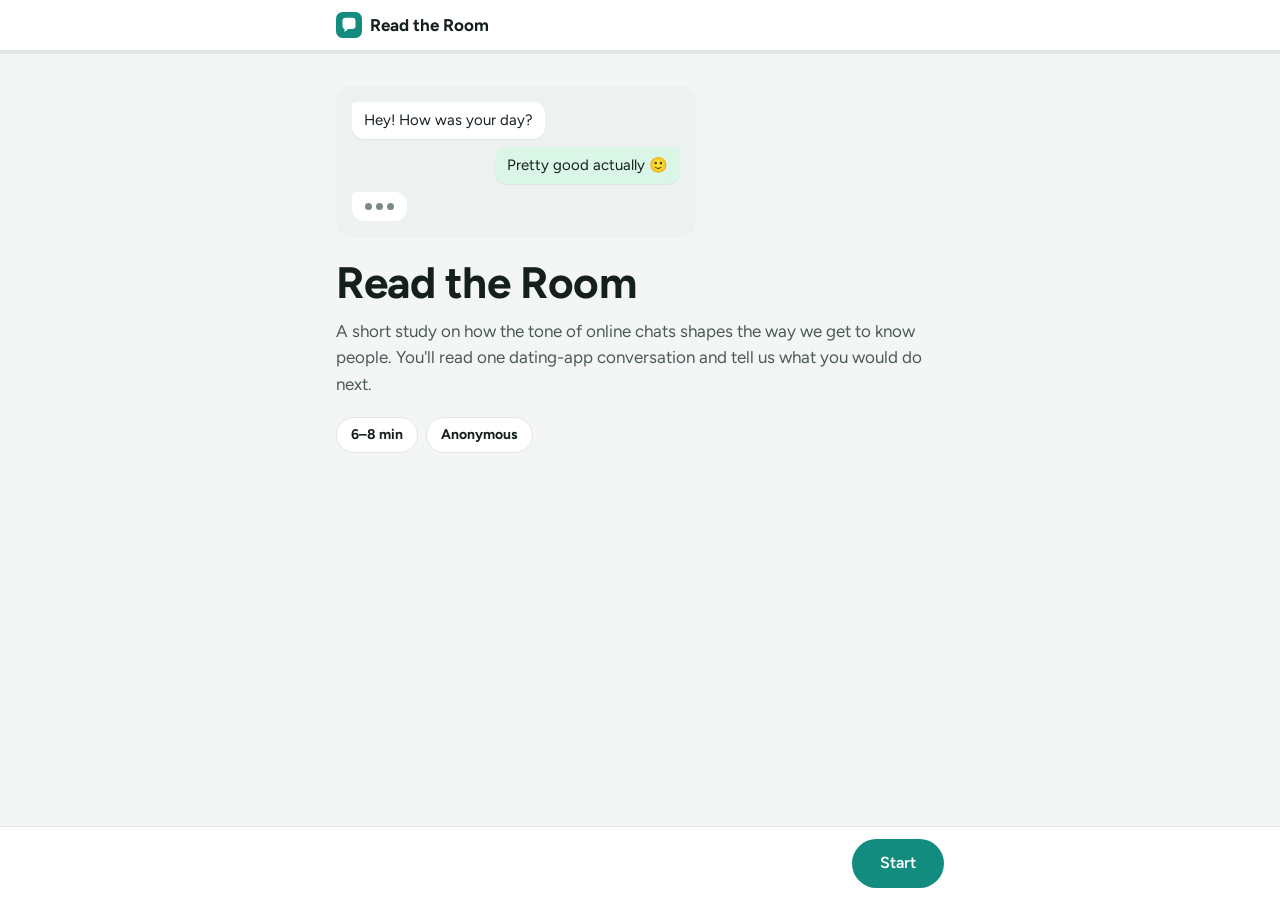
==== commit f505c230: "Add cache-busting version to script and stylesheet links Browsers kept an old admin.js while loading" ====
--- a/index.html
+++ b/index.html
@@ -12,7 +12,7 @@
   <link rel="preconnect" href="https://fonts.googleapis.com">
   <link rel="preconnect" href="https://fonts.gstatic.com" crossorigin>
   <link href="https://fonts.googleapis.com/css2?family=Figtree:wght@400;500;600;700&display=swap" rel="stylesheet">
-  <link rel="stylesheet" href="assets/css/survey.css">
+  <link rel="stylesheet" href="assets/css/survey.css?v=202611111813">
 </head>
 <body>
   <header class="topbar">
@@ -47,9 +47,9 @@
   </dialog>
   <div id="toast" class="toast" role="status"></div>
 
-  <script src="assets/js/config.js"></script>
-  <script src="assets/js/content.js"></script>
-  <script src="assets/js/api.js"></script>
-  <script src="assets/js/survey.js"></script>
+  <script src="assets/js/config.js?v=202611111813"></script>
+  <script src="assets/js/content.js?v=202611111813"></script>
+  <script src="assets/js/api.js?v=202611111813"></script>
+  <script src="assets/js/survey.js?v=202611111813"></script>
 </body>
 </html>
--- a/assets/css/survey.css
+++ b/assets/css/survey.css
@@ -1,4 +1,4 @@
-/* Read the Room — clean messaging-app look.
+/* Read the Room: clean messaging-app look.
    Layout: one centred column, white cards on a faint grey-green page, a single teal accent. */
 :root {
   --page: #f3f6f5;
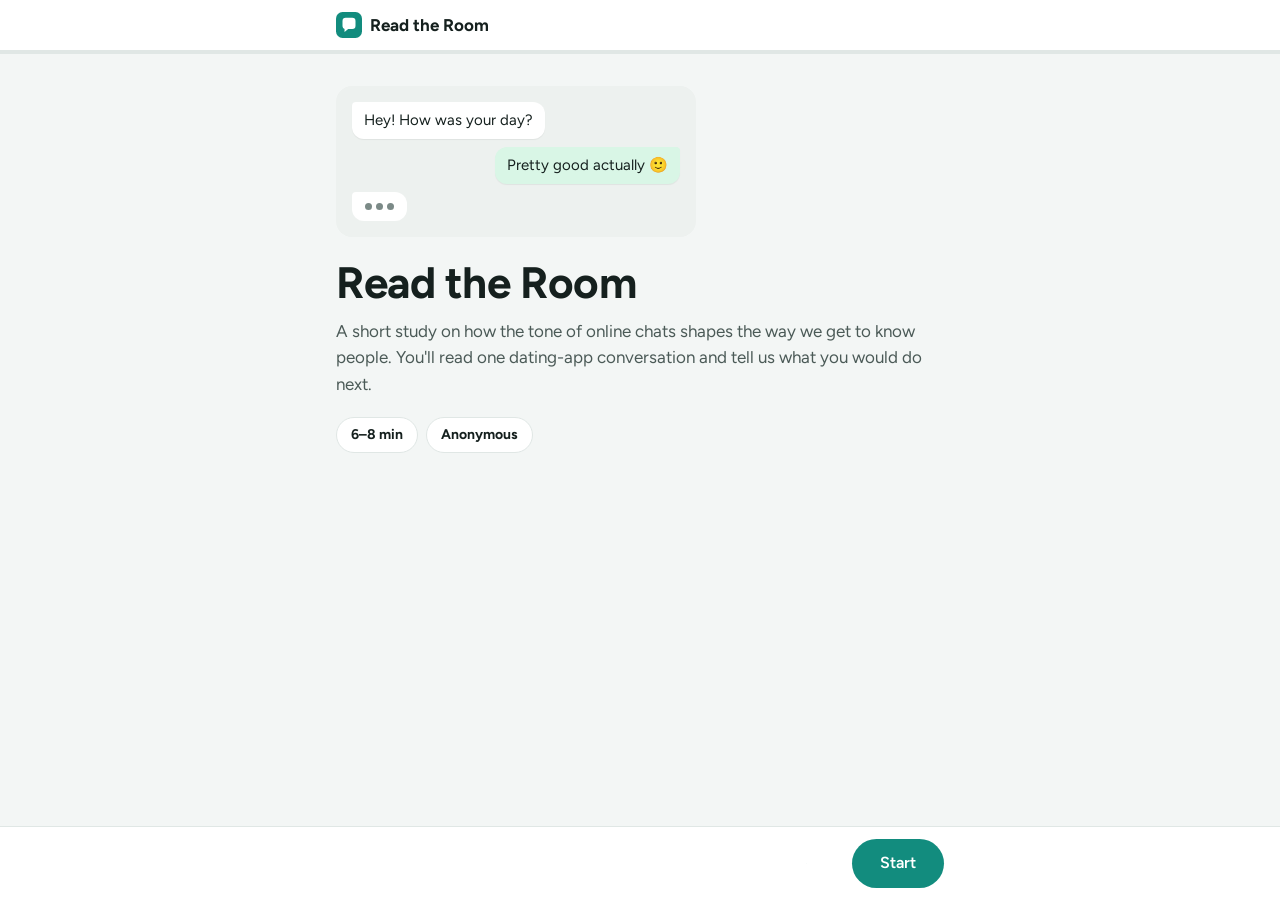
==== commit 752a466c: "Support instructor-approved simulated responses - Backend: importSim (ids must start with SIM-) and " ====
--- a/index.html
+++ b/index.html
@@ -12,7 +12,7 @@
   <link rel="preconnect" href="https://fonts.googleapis.com">
   <link rel="preconnect" href="https://fonts.gstatic.com" crossorigin>
   <link href="https://fonts.googleapis.com/css2?family=Figtree:wght@400;500;600;700&display=swap" rel="stylesheet">
-  <link rel="stylesheet" href="assets/css/survey.css?v=202611111813">
+  <link rel="stylesheet" href="assets/css/survey.css?v=202611111824">
 </head>
 <body>
   <header class="topbar">
@@ -47,9 +47,9 @@
   </dialog>
   <div id="toast" class="toast" role="status"></div>
 
-  <script src="assets/js/config.js?v=202611111813"></script>
-  <script src="assets/js/content.js?v=202611111813"></script>
-  <script src="assets/js/api.js?v=202611111813"></script>
-  <script src="assets/js/survey.js?v=202611111813"></script>
+  <script src="assets/js/config.js?v=202611111824"></script>
+  <script src="assets/js/content.js?v=202611111824"></script>
+  <script src="assets/js/api.js?v=202611111824"></script>
+  <script src="assets/js/survey.js?v=202611111824"></script>
 </body>
 </html>
